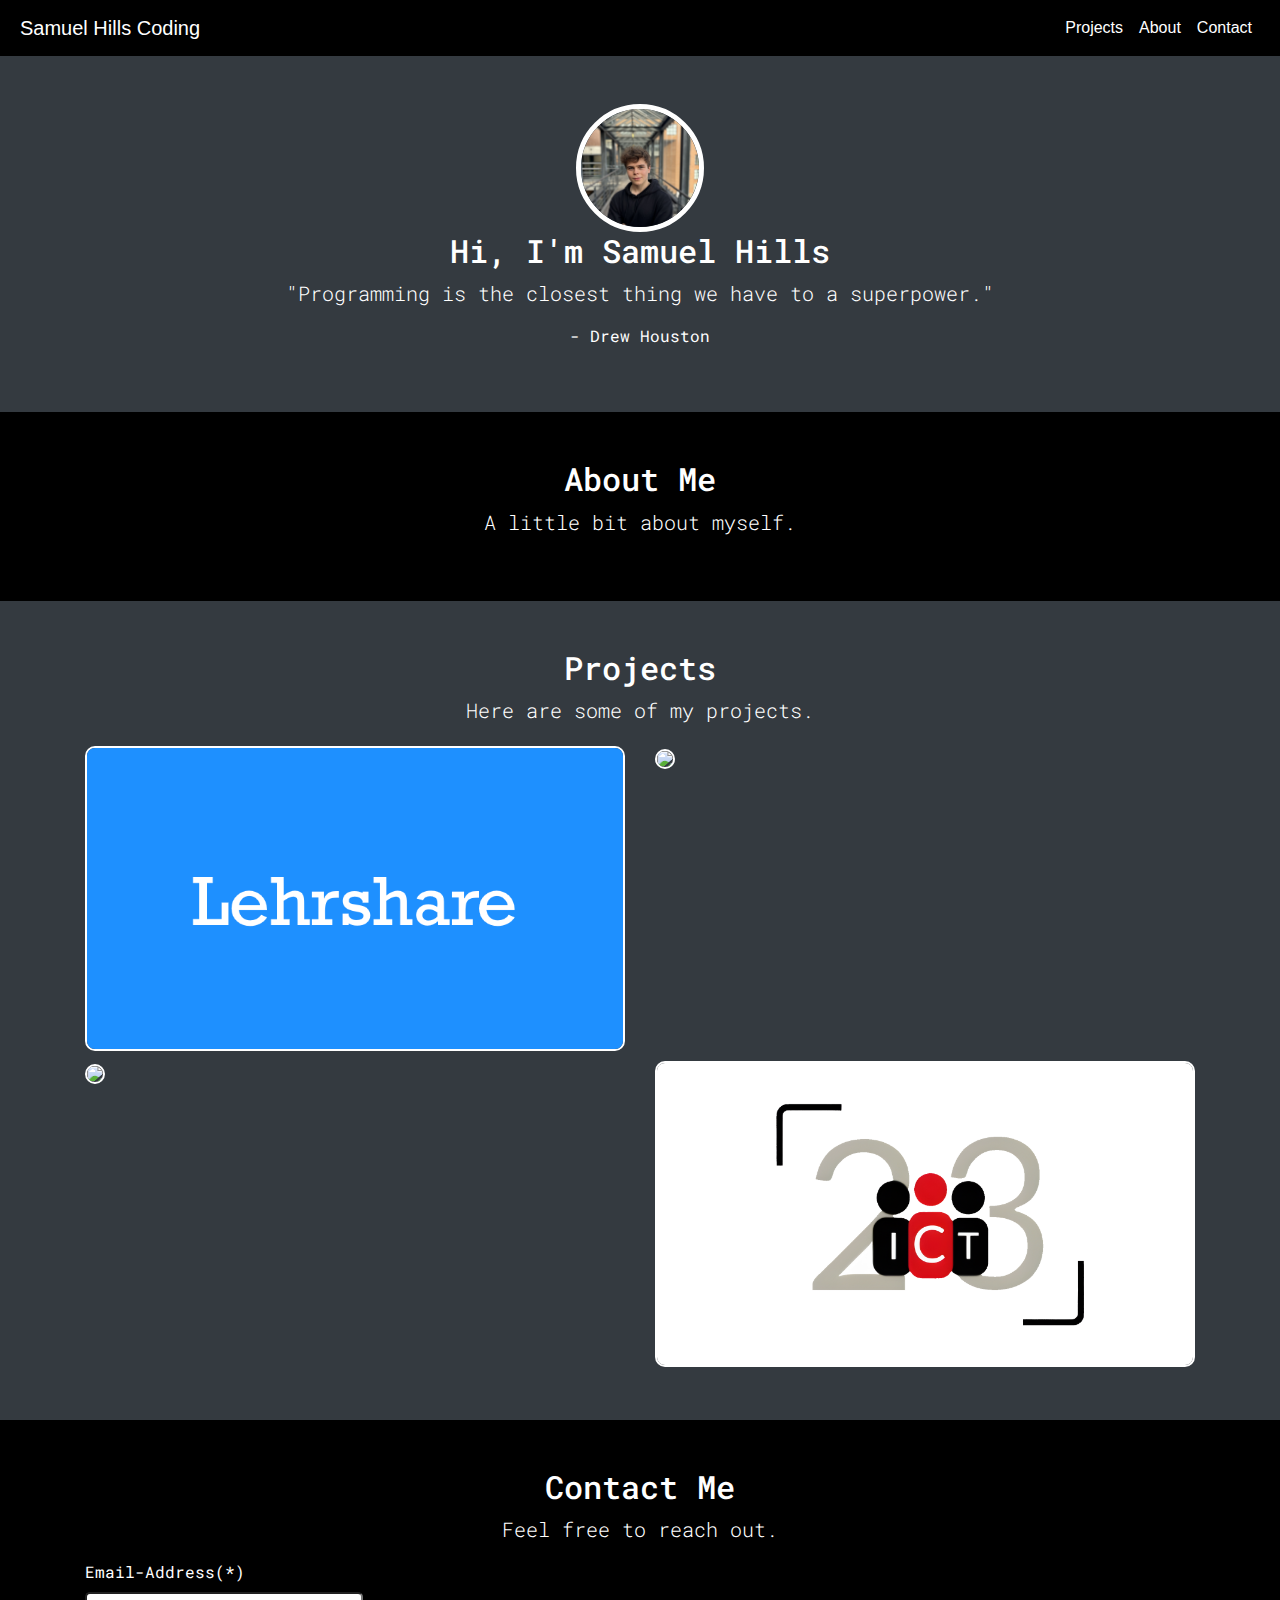
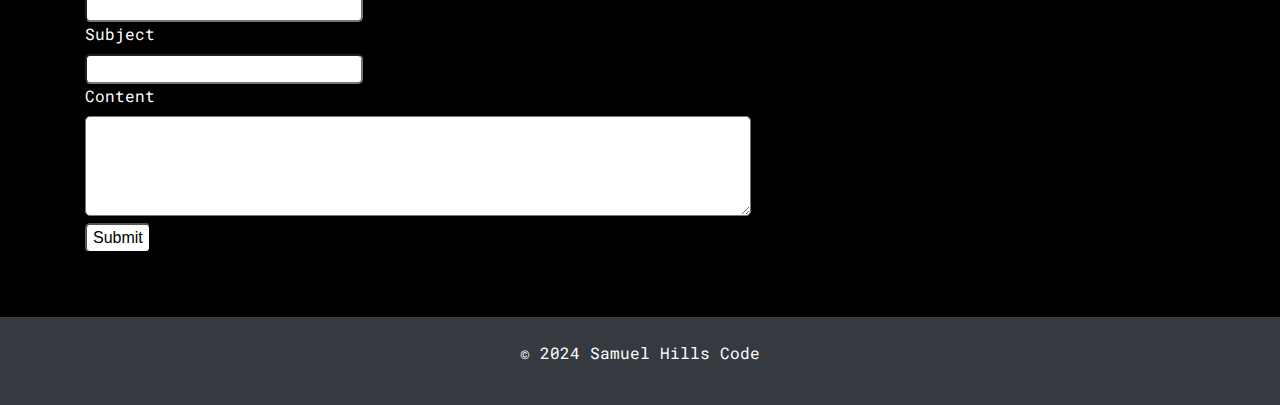
==== public/index.html @ 2bb486f0 "Trying to get past permissions error" ====
<!DOCTYPE html>
<html lang="en">
<head>
  <meta charset="UTF-8">
  <meta name="viewport" content="width=device-width, initial-scale=1.0">
  <title>My Personal Website</title>
  <link href="https://cdn.jsdelivr.net/npm/bootstrap@5.2.3/dist/css/bootstrap.min.css" rel="stylesheet" integrity="sha384-rbsA2VBKQhggwzxH7pPCaAqO46MgnOM80zW1RWuH61DGLwZJEdK2Kadq2F9CUG65" crossorigin="anonymous">
  <link rel="stylesheet" href="style.css">
  <!--Fonts-->
  <link rel="preconnect" href="https://fonts.googleapis.com">
  <link rel="preconnect" href="https://fonts.gstatic.com" crossorigin>
  <link href="https://fonts.googleapis.com/css2?family=Roboto+Mono:ital,wght@0,100..700;1,100..700&display=swap" rel="stylesheet">
  <link rel="shortcut icon" href="fav.ico" type="image/x-icon">
  <script type="module" src="control.js"></script>
</head>
<body>

  <!-- Navbar -->
  <nav style="padding-left: 20px;padding-right:20px" class="navbar navbar-expand-lg navbar-dark">
    <a class="navbar-brand" href="#">Samuel Hills Coding</a>
    <button class="navbar-toggler" type="button" data-toggle="collapse" data-target="#navbarSupportedContent" aria-controls="navbarSupportedContent" aria-expanded="false" aria-label="Toggle navigation">
      <span class="navbar-toggler-icon"></span>
    </button>

    <div class="collapse navbar-collapse" id="navbarSupportedContent">
      <ul class="navbar-nav ml-auto">
        <li class="nav-item">
          <a class="nav-link" href="#projects">Projects</a>
        </li>
        <li class="nav-item">
          <a class="nav-link" href="#about">About</a>
        </li>
        <li class="nav-item">
          <a class="nav-link" href="#contact">Contact</a>
        </li>
      </ul>
    </div>
  </nav>

  <!-- About Section -->
  <section id="shCont" class="py-5">
    <div class="container c-v">
        <img id="myProfilePicture" src="me.jpeg">
      <h2 class="text-center">Hi, I'm Samuel Hills</h2>
      <p class="lead text-center">"Programming is the closest thing we have to a superpower."</p>
      <p>- Drew Houston</p>
      <!-- Add your about content here -->
    </div>
    </section>

    <!-- About Section -->
    <section id="about" class="py-5">
        <div class="container">
          <h2 class="text-center">About Me</h2>
          <p class="lead text-center">A little bit about myself.</p>
          <!-- Add your about content here -->
        </div>
    </section>

  <!-- Projects Section -->
  <section id="projects" class="py-5">
    <div class="container">
      <h2 class="text-center">Projects</h2>
      <p class="lead text-center">Here are some of my projects.</p>
      <div class="row">
        <div class="col-xl-6 col-12 projCont">
            <a href="https://www.lehrshare.com"><img class="projImg" src="ls.png"></a>
        </div>
        <div class="col-xl-6 col-12 projCont">
          <a href="https://apps.apple.com/ch/app/zuri/id6449715980?l=en"><img class="projImg" src="zr.png"></a>
        </div>
        <div class="col-xl-6 col-12 projCont">
          <a href="https://replicaprojectweb.web.app/"><img class="projImg" src="rp.png"></a>
        </div>
        <div class="col-xl-6 col-12 projCont">
            <img class="projImg" src="ks.png">
        </div>
      </div>
      <!-- Add your projects here -->
    </div>
  </section>

  <!-- Contact Section -->
  <section id="contact" class="py-5">
    <div class="container">
      <h2 class="text-center">Contact Me</h2>
      <p class="lead text-center">Feel free to reach out.</p>
      <form>
        <label for="emailL">Email-Address(*)</label><br>
        <input style="width:25%;border-radius:5px" type="text" id="emailAddress" required><br>
        <label for="subjectL">Subject</label><br>
        <input style="width:25%;border-radius:5px" type="text" id="subject"><br>
        <label for="contentL">Content</label><br>
        <textarea type="text" style="height:100px; width:60%;border-radius:5px;padding:2px" id="content"></textarea><br>
        <button type="button" style="background-color: white;border-radius:5px" id="conSub">Submit</button>
        <br>
        <p id="successMessage"></p>
      </form>
    </div>
  </section>

  <!-- Footer -->
  <footer class="py-4 bg-dark text-white text-center">
    <div class="container">
      <p>&copy; 2024 Samuel Hills Code</p>
    </div>
  </footer>

  <!-- Bootstrap Scripts -->
  <link href="https://maxcdn.bootstrapcdn.com/bootstrap/4.5.2/css/bootstrap.min.css" rel="stylesheet">
  <!-- jQuery -->
  <script src="https://ajax.googleapis.com/ajax/libs/jquery/3.5.1/jquery.min.js"></script>
  <!-- Bootstrap JavaScript -->
<script src="https://maxcdn.bootstrapcdn.com/bootstrap/4.5.2/js/bootstrap.min.js"></script>
</body>
</html>
---- public/style.css ----
#myProfilePicture {
    height:10vw;
    width:10vw;
    border-radius: 50%;
    border: 5px solid white
}

.projCont {
    padding:5px;
}

.projImg {
    border: 2px solid white;
    border-radius: 10px;
    width:100%;
    transition: 0.25s;
}

.projImg:hover {
    opacity: 50%;
}

/* Global Styles */

h1,h2,h3,h4,h5,h6,p,label {
    color:white;
    font-family: "Roboto Mono", monospace;
    font-optical-sizing: auto;
    font-style: normal;
}

a   {
    color:white!important; 
}

body {
  font-family: Arial, sans-serif;
}

/* Navbar Styles */
.navbar {
  background-color: black;
}
/* Welcome Styles */
#shCont {
  background-color: #343a40;
}

/* About Section Styles */
#about {
  background-color: black;
}
/* Projects Section Styles */
#projects {
  background-color: #343a40;
}

/* Contact Section Styles */
#contact {
  background-color: black;
}

/* Footer Styles */
footer {
  background-color: #343a40;
}
.c-h {
  display: flex;
  flex-direction:row;
  align-items: center;
  justify-content: center;
}

.c-v {
    display: flex;
    flex-direction: column;
    align-items: center;
    justify-content: center;
}
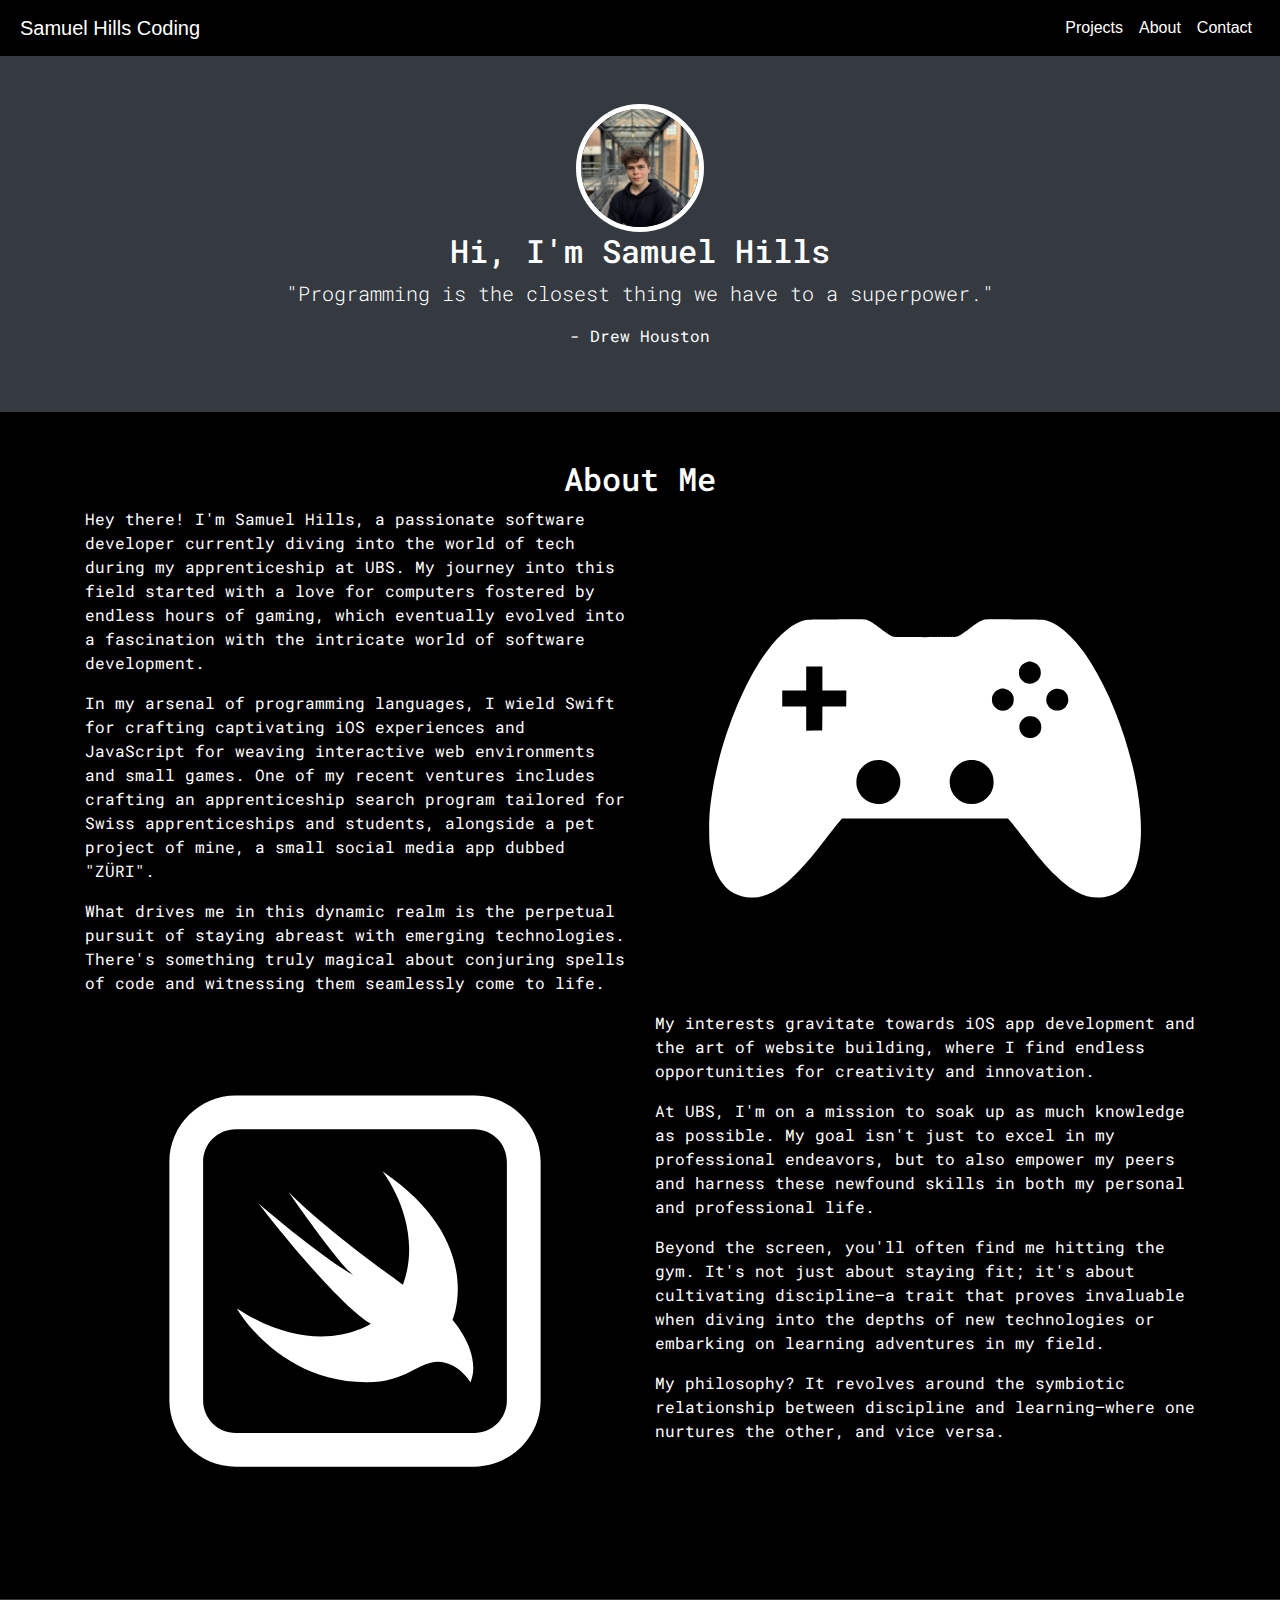
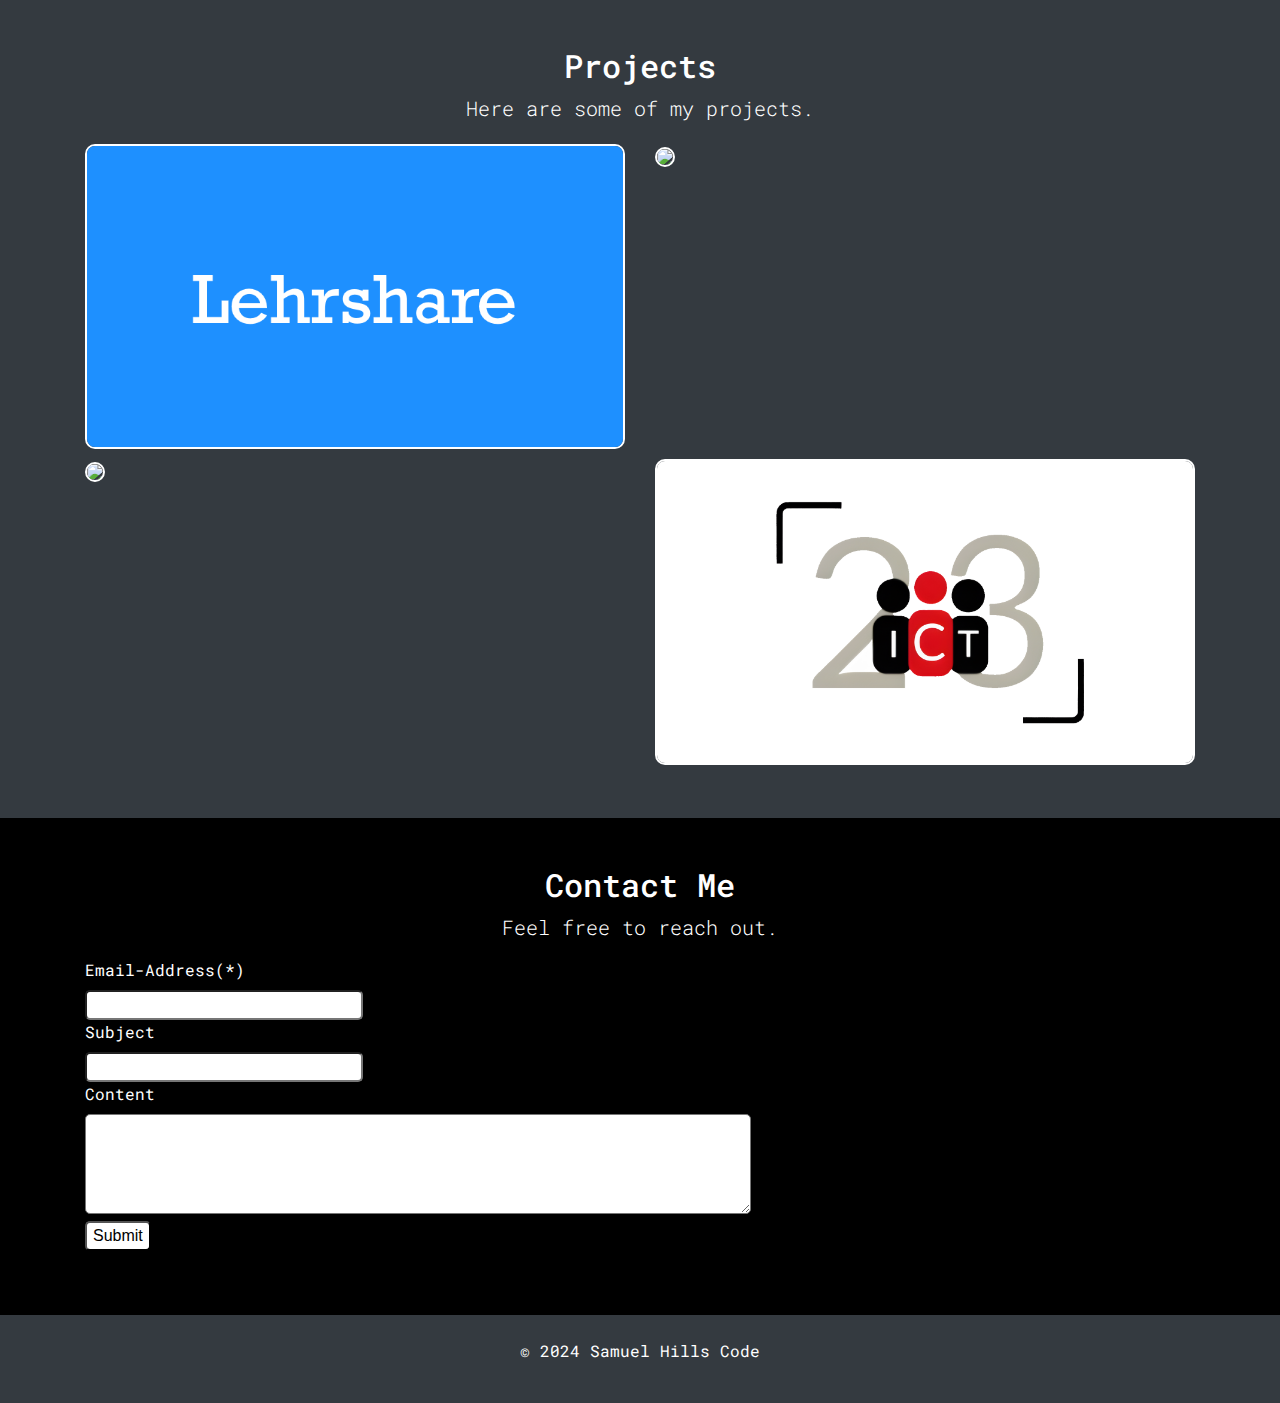
==== commit f2b99794: "Added last main touches" ====
--- a/public/index.html
+++ b/public/index.html
@@ -52,8 +52,26 @@
     <section id="about" class="py-5">
         <div class="container">
           <h2 class="text-center">About Me</h2>
-          <p class="lead text-center">A little bit about myself.</p>
-          <!-- Add your about content here -->
+          <div class="row">
+            <div class="col-xl-6 col-12">
+              <p>Hey there! I'm Samuel Hills, a passionate software developer currently diving into the world of tech during my apprenticeship at UBS. My journey into this field started with a love for computers fostered by endless hours of gaming, which eventually evolved into a fascination with the intricate world of software development.</p>
+              <p>In my arsenal of programming languages, I wield Swift for crafting captivating iOS experiences and JavaScript for weaving interactive web environments and small games. One of my recent ventures includes crafting an apprenticeship search program tailored for Swiss apprenticeships and students, alongside a pet project of mine, a small social media app dubbed "ZÜRI".</p>
+              <p>What drives me in this dynamic realm is the perpetual pursuit of staying abreast with emerging technologies. There's something truly magical about conjuring spells of code and witnessing them seamlessly come to life.</p>
+            </div>
+            <div class="col-xl-6 col-12 c-v">
+              <img style="width:80%;height:80%" src="game.svg">
+            </div>
+            <div class="col-xl-6 col-12 c-v">
+              <img style="width:100%;height:100%" src="swift.svg">
+            </div>
+            <div class="col-xl-6 col-12">
+              <p>My interests gravitate towards iOS app development and the art of website building, where I find endless opportunities for creativity and innovation.</p>
+              <p>At UBS, I'm on a mission to soak up as much knowledge as possible. My goal isn't just to excel in my professional endeavors, but to also empower my peers and harness these newfound skills in both my personal and professional life.</p>
+              <p>Beyond the screen, you'll often find me hitting the gym. It's not just about staying fit; it's about cultivating discipline—a trait that proves invaluable when diving into the depths of new technologies or embarking on learning adventures in my field.</p>
+              <p>My philosophy? It revolves around the symbiotic relationship between discipline and learning—where one nurtures the other, and vice versa.</p>
+            </div>
+          </div>
+          
         </div>
     </section>
 
